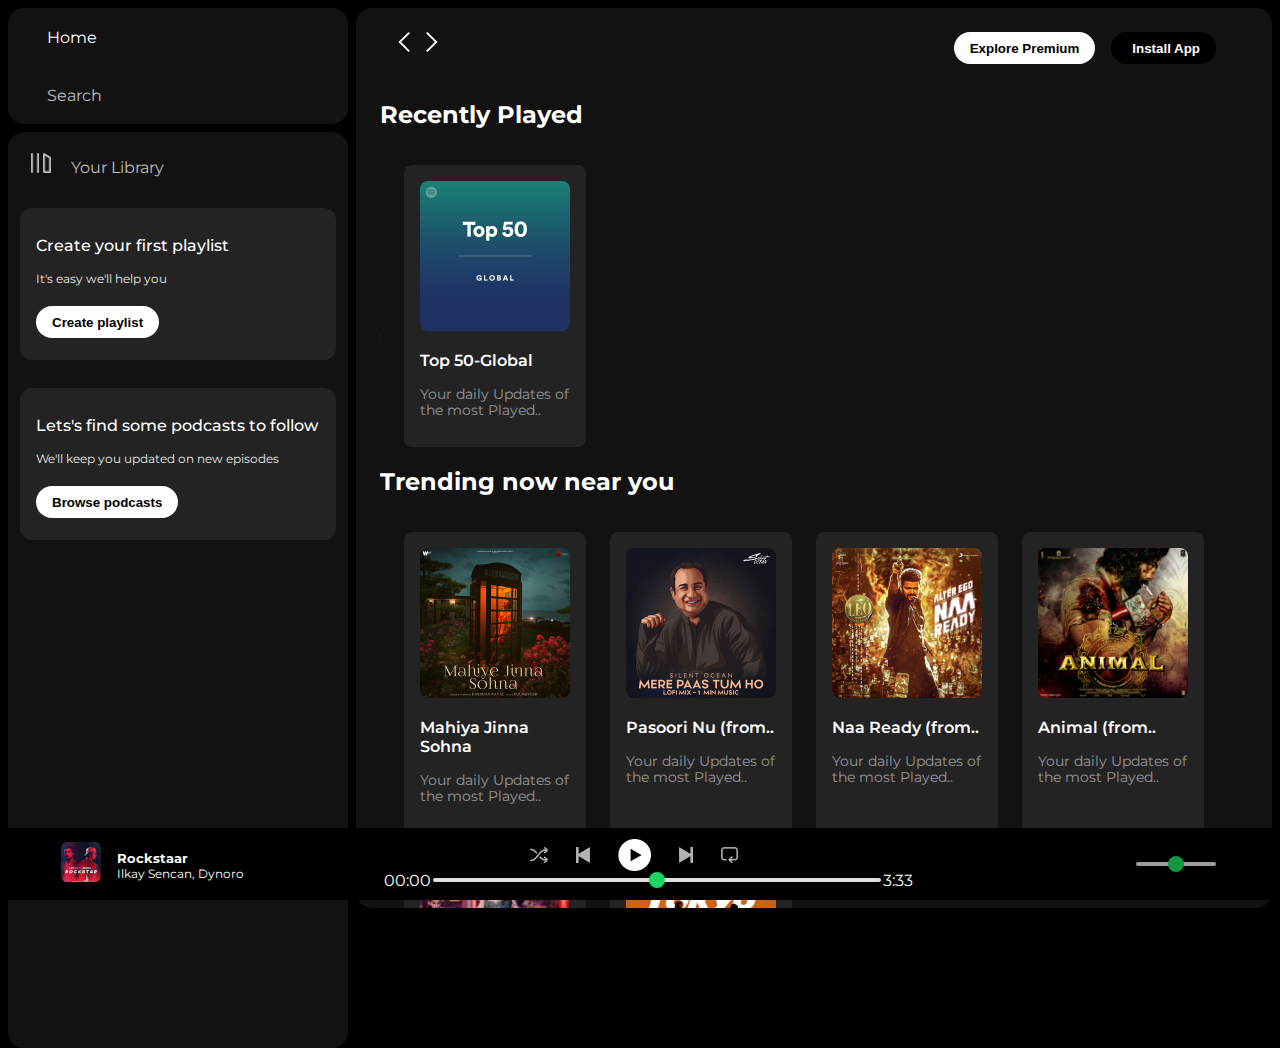
==== Spotify.html @ 9e5eeac8 "Finish" ====
<!DOCTYPE html>
<html lang="en">
<head>
    <meta charset="UTF-8">
    <meta name="viewport" content="width=device-width, initial-scale=1.0">
    <title>Spotify - Web Player: Music for everyone </title>
    <link rel="stylesheet" href="https://cdnjs.cloudflare.com/ajax/libs/font-awesome/6.6.0/css/all.min.css" integrity="sha512-Kc323vGBEqzTmouAECnVceyQqyqdsSiqLQISBL29aUW4U/M7pSPA/gEUZQqv1cwx4OnYxTxve5UMg5GT6L4JJg==" crossorigin="anonymous" referrerpolicy="no-referrer" />
    <link rel="icon" href="logo.png">
    <link rel="stylesheet" href="Spotify.css">
    
    <link rel="preconnect" href="https://fonts.googleapis.com">
    <link rel="preconnect" href="https://fonts.gstatic.com" crossorigin>
    <link href="https://fonts.googleapis.com/css2?family=Montserrat:ital,wght@0,100..900;1,100..900&display=swap" rel="stylesheet">
</head>
<body>
    <div class="main" >
        <div class="sidebar">
            <div class="nav">
                <div class="nav-option" style="opacity: 1;">
                    <i class="fa-solid fa-house"></i>
                    <a href="#">Home</a>
                </div>
                <div class="nav-option">
                    <i class="fa-solid fa-magnifying-glass"></i>
                    <a href="#">Search</a>
                </div>
            </div>
            <div class="library">
                <div class="options">
                    <div class="lib-options nav-option" >
                        <img src="library_icon.png">
                        <a href="#">Your Library</a>
                    </div>
                    <div class="icons">
                        <i class="fa-solid fa-plus"></i>
                        <i class="fa-solid fa-arrow-right"></i>
                    </div>
                </div>
                <div class="lib-box">
                    <div class="box">
                       <p class="box-p1">Create your first playlist</p>
                       <p class="box-p2">It's easy we'll help you </p>
                       <button class="badge">Create playlist</button>
                    </div>
                    <div class="box">
                        <p class="box-p1">Lets's find some podcasts to follow</p>
                        <p class="box-p2">We'll keep you updated on new episodes</p>
                        <button class="badge">Browse podcasts</button>
                     </div>
                </div>
            </div>
        </div>
        <div class="main_content">
            <div class="sticky-nav">
                <div class="sticky-nav-icon">
                    <img src="backward_icon.png">
                    <img src="forward_icon.png"class="hide">
                </div>
                 <div class="sticky-nav-option">
                    <button class="badge nav-item hide">Explore Premium</button>
                    <button class="badge nav-item dark-badge"><i class="fa-sharp fa-regular fa-circle-down" style="margin-right:5px ;"></i>Install App</button>
                    <i class="fa-regular fa-user nav-item"></i>
                 </div>
            </div>  

                <h2>Recently Played</h2>
                <div class="cards-container">
                    <div class="card">
                        <img src="card1img.jpeg"class="card-img">
                        <p class="card-title">Top 50-Global</p>
                        <p class="card-info">Your daily Updates of the most Played..</p>
                    </div>
                </div>

                <h2>Trending now near you</h2>
                <div class="cards-container">
                    <div class="card">
                        <img src="card2img.jpeg"class="card-img">
                        <p class="card-title">Mahiya Jinna Sohna</p>
                        <p class="card-info">Your daily Updates of the most Played..</p>
                    </div>
                    <div class="card">
                        <img src="card3img.jpeg"class="card-img">
                        <p class="card-title">Pasoori Nu &#40from..</p>
                        <p class="card-info">Your daily Updates of the most Played..</p>
                    </div>
                    <div class="card">
                        <img src="card4img.jpeg"class="card-img">
                        <p class="card-title">Naa Ready &#40from..</p>
                        <p class="card-info">Your daily Updates of the most Played..</p>
                    </div>
                    <div class="card">
                        <img src="card7img.jpeg"class="card-img">
                        <p class="card-title"> Animal &#40from..</p>
                        <p class="card-info">Your daily Updates of the most Played..</p>
                    </div>
                    <div class="card">
                        <img src="card8img.jpeg"class="card-img">
                        <p class="card-title">AAj ki RAAt &#40from.</p>
                        <p class="card-info">Your daily Updates of the most Played..</p>
                    </div>
                    <div class="card">
                        <img src="card9img.jpeg"class="card-img">
                        <p class="card-title">Tokyo Drift &#40from..</p>
                        <p class="card-info">Your daily Updates of the most Played..</p>
                    </div>
                   
                </div>
                <h2>Featured Charts</h2>
                <div class="cards-container">
                    <div class="card">
                        <img src="card5img.jpeg"class="card-img">
                        <p class="card-title">Top Songs-Global</p>
                        <p class="card-info">Your daily Updates of the most Played..</p>
                    </div>
                    <div class="card">
                        <img src="card6img.jpeg"class="card-img">
                        <p class="card-title">Top Songs-India</p>
                        <p class="card-info">Your daily Updates of the most Played..</p>
                    </div>
                    <div class="card">
                        <img src="card1img.jpeg"class="card-img">
                        <p class="card-title">Top 50-Global</p>
                        <p class="card-info">Your daily Updates of the most Played..</p>
                    </div>
                </div>
                <div class="footer">
                    <div class="line"></div>
                </div>
        </div>
        <div class="music-player">
            <div class="album">
                <div class="album-img">
                    <img src="rocstarimg.jpeg" class="rock">
                </div>
                <div class="album-title">
                        <h3>Rockstaar</h3>
                        <p> Ilkay Sencan, Dynoro</p>
                </div>
                <div class="album-icon">
                    <i class="fa-regular fa-heart"></i>
                    <!-- <i class="fa-solid fa-circle-plus"></i> -->
                </div>
            </div>
            <div class="player">
               <div class="player-controls">
                <img src="player_icon1.png" class="player-control-icon">
                <img src="player_icon2.png" class="player-control-icon">
                <img src="player_icon3.png" class="player-control-icon" style="opacity:1;height:2rem;">
                <img src="player_icon4.png" class="player-control-icon">
                <img src="player_icon5.png" class="player-control-icon">
               </div>
               <div class="playback-bar">
                  <span class="current-time">00:00</span>
                  <input type="range" min="0"max="100"class="progress-bar"step="1">
                  <span class="tot-time">3:33</span>
               </div>
            </div>
            <div class="controls">
                <i class="fa-regular fa-circle-play ic1"></i>
                <i class="fa-solid fa-microphone-lines ic1"></i>
                <i class="fa-solid fa-right-left ic1"></i>
                <i class="fa-solid fa-headphones ic1 "></i>
                <i class="fa-solid fa-volume-high ic1"></i>
                <input type="range" min="0"max="100"class="progress-bar ic1 range2"step="1">
                <i class="fa-solid fa-expand ic1"></i>
            </div>
        </div>
    </div>
</body>
</html>
---- Spotify.css ----
body{
  font-family: "Montserrat", system-ui;
  margin: 0;
  background-color: #000;
  color: #fff;
  overflow: hidden;
}
.main{
  display: flex;
  height: 100vh;
  padding: 0.5rem;
}
.sidebar{
  background-color:black;
  width: 340px;
  border-radius: 1rem; /*16px*/
  margin-right: 0.5rem;
}
.main_content{
  background-color: #121212;
  flex: 1;
  border-radius: 1rem;
  overflow: auto;
  padding: 0 1.5rem 0 1.5rem;
}
.music-player{
  background-color: #000;
  position: fixed;
  bottom: 0px;
  width: 100%;
  height: 72px;
}
a{
  text-decoration: none;
  color: #fff;
}
.nav{
  background-color:#121212 ;
  border-radius: 1rem;
  display: flex;
  flex-direction: column;
  justify-content: center;
  height: 100px;
  padding: .5rem 0.75rem;
}
.nav-option{
  line-height:2.5rem ;
  opacity: .7;
  padding: 0.5rem 0.7rem;
}
.nav-option:hover{
  opacity: 1;
}
.nav-option i{
  font-size: 1.25rem;
}
.nav-option a{
  font-size: 1rem;
  margin-left: 1rem;
}
.library{
  background-color: #121212;
  border-radius:1rem ;
  height: 100vh;
  margin-top: .5rem;
  padding:.5rem .75rem ;
}
.options{
  display: flex;
  justify-content: space-between;
  align-items: center;
  
}
.lib-options img{
  height: 1.25rem;
  width: 1.25rem; 
}
.icons{
  font-size: 1.25rem; 
  display: flex;
}
.icons i{
  opacity: 0.7;
  margin-right: 1rem;
}
.icons i:hover{
      opacity: 1;
}
.box{
  height: 8rem;
  background-color: #232323;
  border-radius: 0.75rem;
  margin: 0.75rem 0 1.75rem 0;
  padding:0.75rem 1rem ;
}
.box-p1{
  font-size: 1rem;
  font-weight: 500;
}
.box-p2{
  font-size: 0.750rem;
  opacity: 0.9;
}
.badge{
  background-color: #fff;
  border: none;
  border-radius: 100px;
  padding: 0.25rem 1rem;
  font-weight: 700;
  margin-top: 0.5rem;
  height: 2rem;
  width: fit-content;
}
.dark-badge{
  background-color: #000;
  color: #fff;
}
.sticky-nav{
    position: sticky;
    top: 0;
    background-color: #121212;
    display: flex;
    justify-content: space-between;
    align-items: center;
    padding: 1rem 0 1rem 0;
    z-index: 8;
}
.sticky-nav-icon{
  margin-left: .75rem;
}
.sticky-nav-option{
  display: flex;
  justify-content: center;
  align-items: center;
}
.nav-item{
   margin-right: 1rem;
}
@media (max-width:1000px){
  .hide{
    display: none;
  }
}
.card{
  background-color: #232323;
  width: 150px;
  border-radius: 0.5rem;
  padding: 1rem;
  margin-left: 1.5rem;
  margin-top: 1rem;
}
.cards-container{
  display: flex;
  flex-wrap: wrap;
}
.card-img{
  width: 100%;
  border-radius: 0.5rem;
}
.card-title{
  font-weight: 600;
}
.card-info{
  font-size: 0.85rem;
  opacity: 0.5;
}
.footer{
  height: 250px;
  display: flex;
  align-items: center;
  justify-content: center;
}
.line{
  width: 90%;
  height: 50%;
  border-top: 1px solid white;
  opacity: 0.4;
}
.music-player{
  display: flex;
  justify-content: space-between;
  align-items: center;
}
.album{
  width: 25%;
}
.player{
  width: 50%;
}
.controls{
  width: 25%;
}
.player-controls{
  display: flex;
  justify-content:center;
  align-items: center;
}
.player-control-icon{
  height: 1rem;
  margin-right: 1.75rem;
  opacity: 0.7;
}
.player-control-icon:hover{
  opacity: 1;
}
.playback-bar{
  display: flex;
  justify-content:center ;
  align-items: center;
}
.progress-bar{
  width: 70%;
  appearance: none;
  background-color: transparent;
  cursor: pointer;
}
.progress-bar::-webkit-slider-runnable-track{
  background-color:#ddd;
  border-radius: 100px;
  height: .2rem;
}
.progress-bar::-webkit-slider-thumb{
  appearance: none;
  height: 1rem;
  width: 1rem;
  background-color: #1bd760;
  border-radius: 50%;
  margin-top:-6px;
}
.album{
  display: flex;
  justify-content: center;
  align-items: center;
}
.rock{
  height: 2.5rem;
  border-radius: .4rem;
  margin-right:  1rem ;
}
.album-title h3{ 
  font-size: .8rem;
  margin-top: 1rem;
}
.album-title p{
  font-size: .750rem;
  margin-top: -.8rem;
}
.album-title h3:hover{
  text-decoration: underline;
}
.album-title p:hover{
  text-decoration: underline;
}
.album-icon{
  display: flex;
  margin: 1rem;
  font-size: 1rem;
  opacity: .7;
}
.album-icon:hover{
  opacity: 1;
}
.controls{
  display: flex;
  justify-content: start;
  align-items: center;
}
.ic1{
  margin: 1rem 0rem;
  padding: 0 .5rem;
  width: 1rem;
  opacity: .7;
}
.ic1:hover{
  opacity: 1;
  font-size: large;
}
.range2{
  width: 5rem;
}
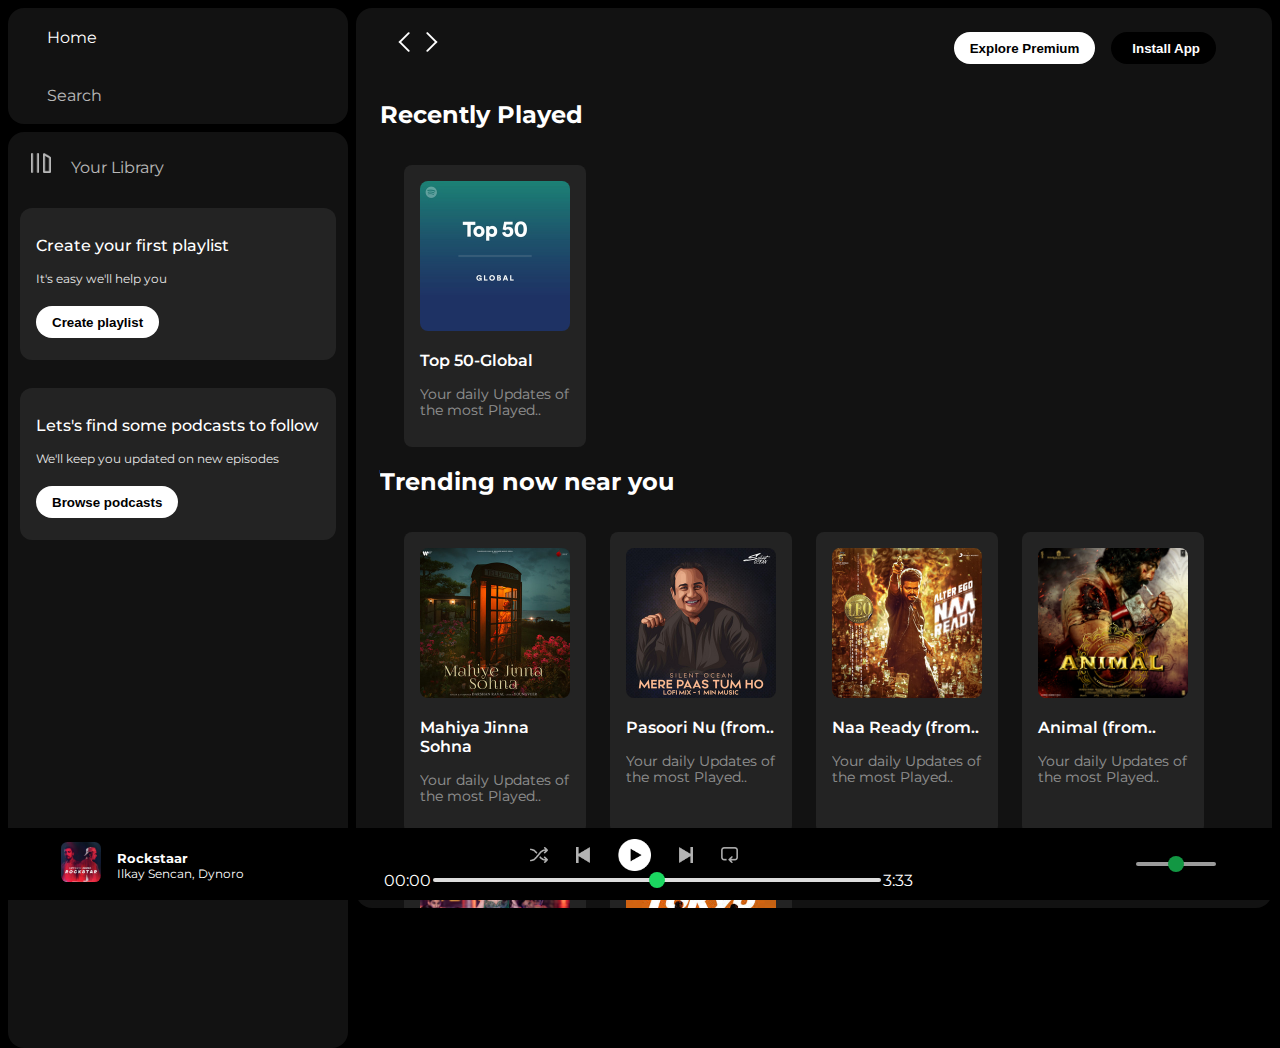
==== commit 47ffbb32: "Assests folder added" ====
--- a/Spotify.html
+++ b/Spotify.html
@@ -28,7 +28,7 @@
             <div class="library">
                 <div class="options">
                     <div class="lib-options nav-option" >
-                        <img src="library_icon.png">
+                        <img src="./Assests/library_icon.png">
                         <a href="#">Your Library</a>
                     </div>
                     <div class="icons">
@@ -53,8 +53,8 @@
         <div class="main_content">
             <div class="sticky-nav">
                 <div class="sticky-nav-icon">
-                    <img src="backward_icon.png">
-                    <img src="forward_icon.png"class="hide">
+                    <img src="./Assests/backward_icon.png">
+                    <img src="./Assests/forward_icon.png"class="hide">
                 </div>
                  <div class="sticky-nav-option">
                     <button class="badge nav-item hide">Explore Premium</button>
@@ -66,7 +66,7 @@
                 <h2>Recently Played</h2>
                 <div class="cards-container">
                     <div class="card">
-                        <img src="card1img.jpeg"class="card-img">
+                        <img src="./Assests/card1img.jpeg"class="card-img">
                         <p class="card-title">Top 50-Global</p>
                         <p class="card-info">Your daily Updates of the most Played..</p>
                     </div>
@@ -75,32 +75,32 @@
                 <h2>Trending now near you</h2>
                 <div class="cards-container">
                     <div class="card">
-                        <img src="card2img.jpeg"class="card-img">
+                        <img src="./Assests/card2img.jpeg"class="card-img">
                         <p class="card-title">Mahiya Jinna Sohna</p>
                         <p class="card-info">Your daily Updates of the most Played..</p>
                     </div>
                     <div class="card">
-                        <img src="card3img.jpeg"class="card-img">
+                        <img src="./Assests/card3img.jpeg"class="card-img">
                         <p class="card-title">Pasoori Nu &#40from..</p>
                         <p class="card-info">Your daily Updates of the most Played..</p>
                     </div>
                     <div class="card">
-                        <img src="card4img.jpeg"class="card-img">
+                        <img src="./Assests/card4img.jpeg"class="card-img">
                         <p class="card-title">Naa Ready &#40from..</p>
                         <p class="card-info">Your daily Updates of the most Played..</p>
                     </div>
                     <div class="card">
-                        <img src="card7img.jpeg"class="card-img">
+                        <img src="./Assests/card7img.jpeg"class="card-img">
                         <p class="card-title"> Animal &#40from..</p>
                         <p class="card-info">Your daily Updates of the most Played..</p>
                     </div>
                     <div class="card">
-                        <img src="card8img.jpeg"class="card-img">
+                        <img src="./Assests/card8img.jpeg"class="card-img">
                         <p class="card-title">AAj ki RAAt &#40from.</p>
                         <p class="card-info">Your daily Updates of the most Played..</p>
                     </div>
                     <div class="card">
-                        <img src="card9img.jpeg"class="card-img">
+                        <img src="./Assests/card9img.jpeg"class="card-img">
                         <p class="card-title">Tokyo Drift &#40from..</p>
                         <p class="card-info">Your daily Updates of the most Played..</p>
                     </div>
@@ -109,17 +109,17 @@
                 <h2>Featured Charts</h2>
                 <div class="cards-container">
                     <div class="card">
-                        <img src="card5img.jpeg"class="card-img">
+                        <img src="./Assests/card5img.jpeg"class="card-img">
                         <p class="card-title">Top Songs-Global</p>
                         <p class="card-info">Your daily Updates of the most Played..</p>
                     </div>
                     <div class="card">
-                        <img src="card6img.jpeg"class="card-img">
+                        <img src="./Assests/card6img.jpeg"class="card-img">
                         <p class="card-title">Top Songs-India</p>
                         <p class="card-info">Your daily Updates of the most Played..</p>
                     </div>
                     <div class="card">
-                        <img src="card1img.jpeg"class="card-img">
+                        <img src="./Assests/card1img.jpeg"class="card-img">
                         <p class="card-title">Top 50-Global</p>
                         <p class="card-info">Your daily Updates of the most Played..</p>
                     </div>
@@ -131,7 +131,7 @@
         <div class="music-player">
             <div class="album">
                 <div class="album-img">
-                    <img src="rocstarimg.jpeg" class="rock">
+                    <img src="./Assests/rocstarimg.jpeg" class="rock">
                 </div>
                 <div class="album-title">
                         <h3>Rockstaar</h3>
@@ -144,11 +144,11 @@
             </div>
             <div class="player">
                <div class="player-controls">
-                <img src="player_icon1.png" class="player-control-icon">
-                <img src="player_icon2.png" class="player-control-icon">
-                <img src="player_icon3.png" class="player-control-icon" style="opacity:1;height:2rem;">
-                <img src="player_icon4.png" class="player-control-icon">
-                <img src="player_icon5.png" class="player-control-icon">
+                <img src="./Assests/player_icon1.png" class="player-control-icon">
+                <img src="./Assests/player_icon2.png" class="player-control-icon">
+                <img src="./Assests/player_icon3.png" class="player-control-icon" style="opacity:1;height:2rem;">
+                <img src="./Assests/player_icon4.png" class="player-control-icon">
+                <img src="./Assests/player_icon5.png" class="player-control-icon">
                </div>
                <div class="playback-bar">
                   <span class="current-time">00:00</span>
